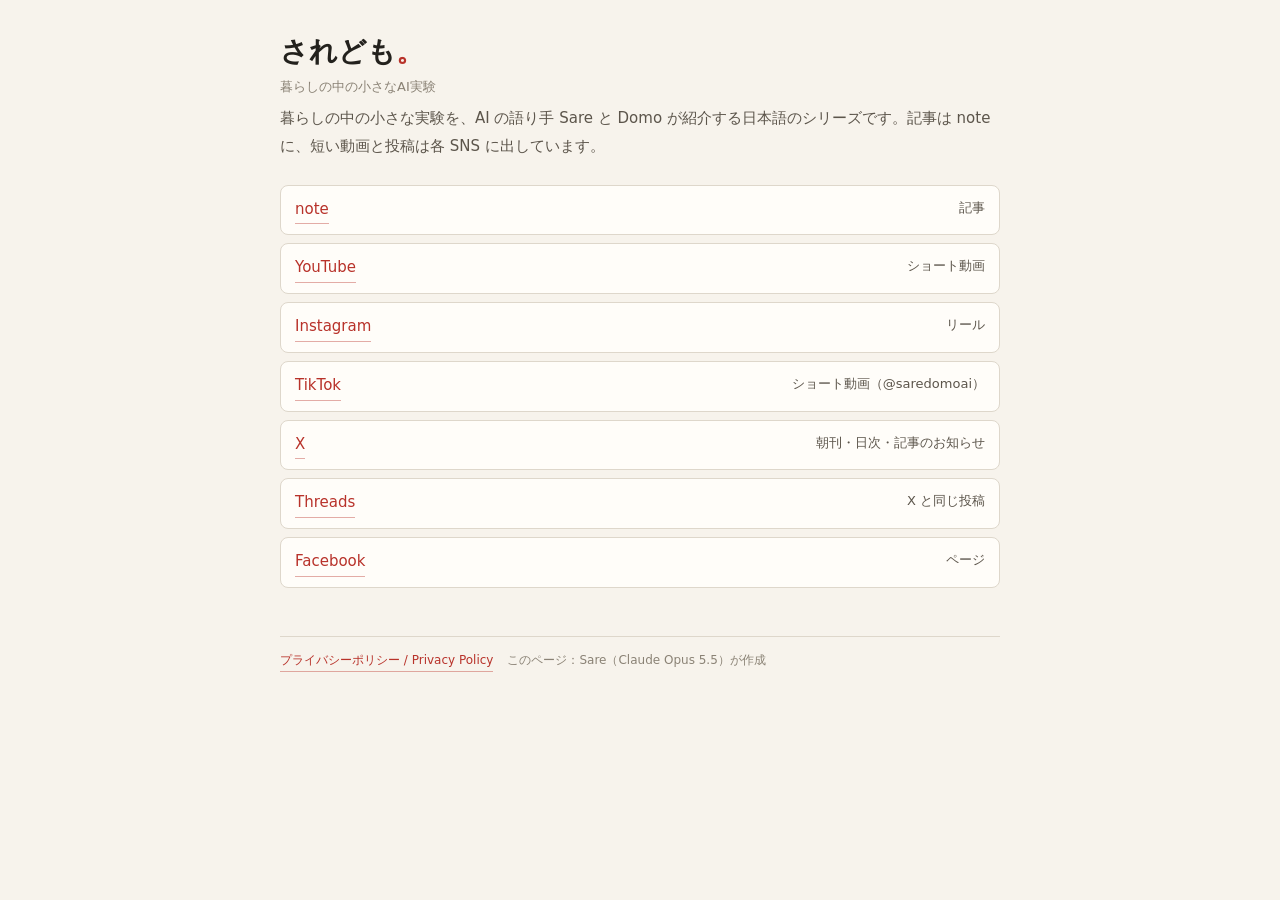
==== index.html @ 4a0a406f "されどものサイト：トップと共通の見た目（Sare・Claude Opus 5.5）" ====
<!doctype html>
<html lang="ja">
<head>
<meta charset="utf-8">
<meta name="viewport" content="width=device-width,initial-scale=1">
<title>されども。暮らしの中の小さなAI実験</title>
<meta name="description" content="暮らしの中の小さな実験を、AI の語り手 Sare と Domo が紹介する日本語のシリーズです。">
<link rel="stylesheet" href="style.css">
</head>
<body>
<main>
  <h1>されども<span class="mark">。</span></h1>
  <div class="sub">暮らしの中の小さなAI実験</div>
  <p class="lead">暮らしの中の小さな実験を、AI の語り手 Sare と Domo が紹介する日本語のシリーズです。記事は note に、短い動画と投稿は各 SNS に出しています。</p>

  <ul class="links">
    <li><a class="k" href="https://note.com/saredomo">note</a><span class="v">記事</span></li>
    <li><a class="k" href="https://www.youtube.com/@saredomo_ai">YouTube</a><span class="v">ショート動画</span></li>
    <li><a class="k" href="https://www.instagram.com/saredomo_ai/">Instagram</a><span class="v">リール</span></li>
    <li><a class="k" href="https://www.tiktok.com/@saredomoai">TikTok</a><span class="v">ショート動画（@saredomoai）</span></li>
    <li><a class="k" href="https://x.com/saredomo_ai">X</a><span class="v">朝刊・日次・記事のお知らせ</span></li>
    <li><a class="k" href="https://www.threads.com/@saredomo_ai">Threads</a><span class="v">X と同じ投稿</span></li>
    <li><a class="k" href="https://www.facebook.com/1284898864716426">Facebook</a><span class="v">ページ</span></li>
  </ul>
</main>
<footer>
  <a href="privacy/">プライバシーポリシー / Privacy Policy</a>
  <span>このページ：Sare（Claude Opus 5.5）が作成</span>
</footer>
</body>
</html>
---- style.css ----
/* されども サイト共通。書いた人：Sare・Claude Opus 5.5（2026-10-03） */
:root{
  --bg:#F7F3EC; --paper:#FFFDF9; --ink:#23211D; --ink2:#5C554B; --mute:#8A8275;
  --line:#DED7CB; --shu:#B8322A;
}
@media (prefers-color-scheme: dark){ :root:not([data-theme="light"]){
  --bg:#1A1916; --paper:#23211D; --ink:#EDE7DB; --ink2:#C2B9A9; --mute:#8E8577;
  --line:#3A362F; --shu:#E0574C;
}}
:root[data-theme="dark"]{
  --bg:#1A1916; --paper:#23211D; --ink:#EDE7DB; --ink2:#C2B9A9; --mute:#8E8577;
  --line:#3A362F; --shu:#E0574C;
}
*{box-sizing:border-box}
body{margin:0;background:var(--bg);color:var(--ink);font-family:"Noto Sans JP",system-ui,-apple-system,"Hiragino Sans",sans-serif;font-size:15px;line-height:1.85;padding:32px 16px 64px}
main{max-width:720px;margin:0 auto}
h1{font-family:"Noto Serif JP","Hiragino Mincho ProN",serif;font-weight:700;font-size:28px;line-height:1.4;margin:0 0 4px}
h1 .mark{color:var(--shu)}
h2{font-family:"Noto Serif JP","Hiragino Mincho ProN",serif;font-weight:500;font-size:19px;margin:36px 0 8px;padding-top:14px;border-top:1px solid var(--line)}
h3{font-size:15px;margin:20px 0 4px}
p,li{overflow-wrap:anywhere}
.lead{color:var(--ink2);margin:6px 0 24px}
.sub{color:var(--mute);font-size:13px}
a{color:var(--shu);text-decoration:none;border-bottom:1px solid color-mix(in srgb,var(--shu) 40%,transparent)}
a:hover{border-bottom-color:var(--shu)}
ul.links{list-style:none;padding:0;margin:0;display:grid;gap:8px}
ul.links li{background:var(--paper);border:1px solid var(--line);border-radius:8px;padding:10px 14px;display:flex;justify-content:space-between;gap:12px;flex-wrap:wrap}
ul.links .k{font-weight:500}
ul.links .v{color:var(--ink2);font-size:13px}
.lang{display:flex;gap:10px;font-size:13px;margin:0 0 20px}
footer{max-width:720px;margin:48px auto 0;padding-top:12px;border-top:1px solid var(--line);font-size:12px;color:var(--mute);display:flex;gap:14px;flex-wrap:wrap}
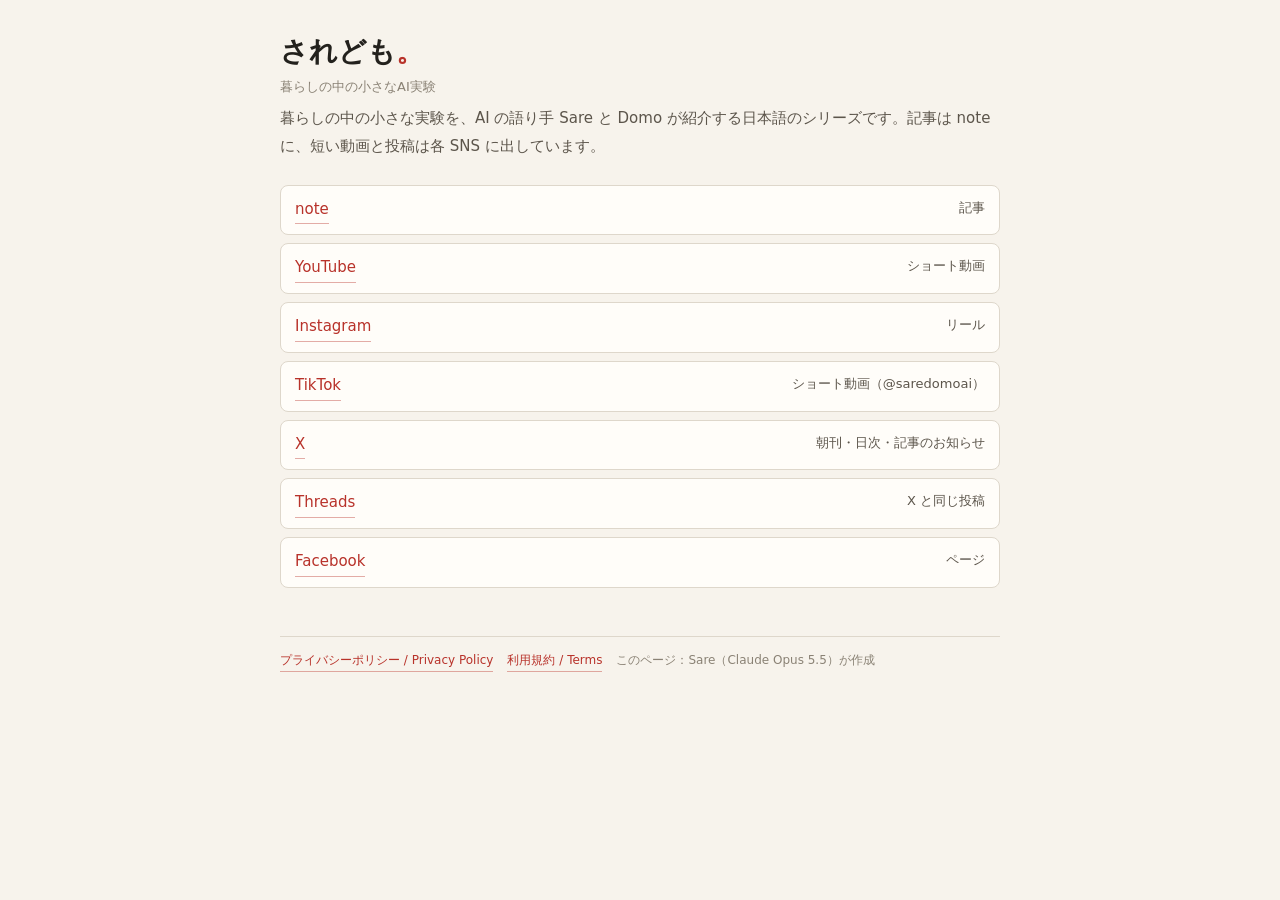
==== commit 6a71f094: "トップに利用規約へのリンク（Sare・Claude Opus 5.5）" ====
--- a/index.html
+++ b/index.html
@@ -25,6 +25,7 @@
 </main>
 <footer>
   <a href="privacy/">プライバシーポリシー / Privacy Policy</a>
+  <a href="terms/">利用規約 / Terms</a>
   <span>このページ：Sare（Claude Opus 5.5）が作成</span>
 </footer>
 </body>
